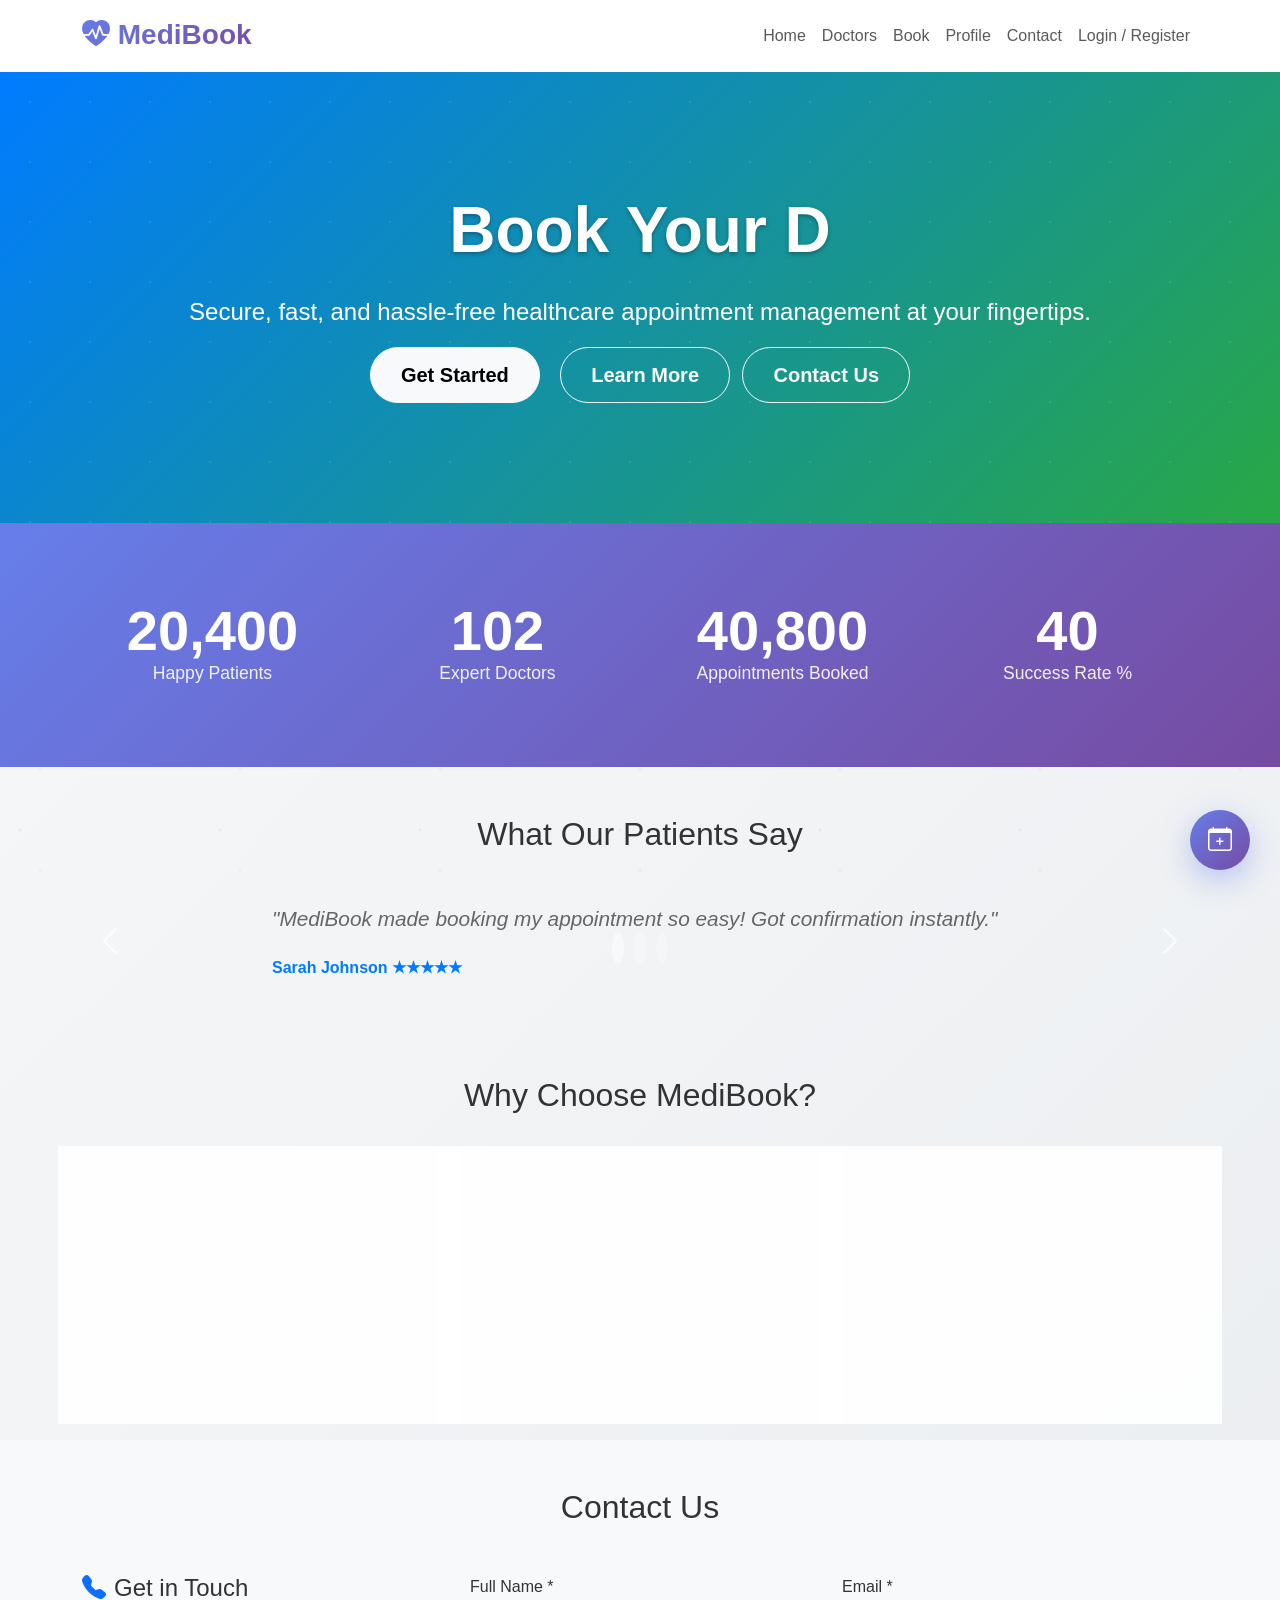
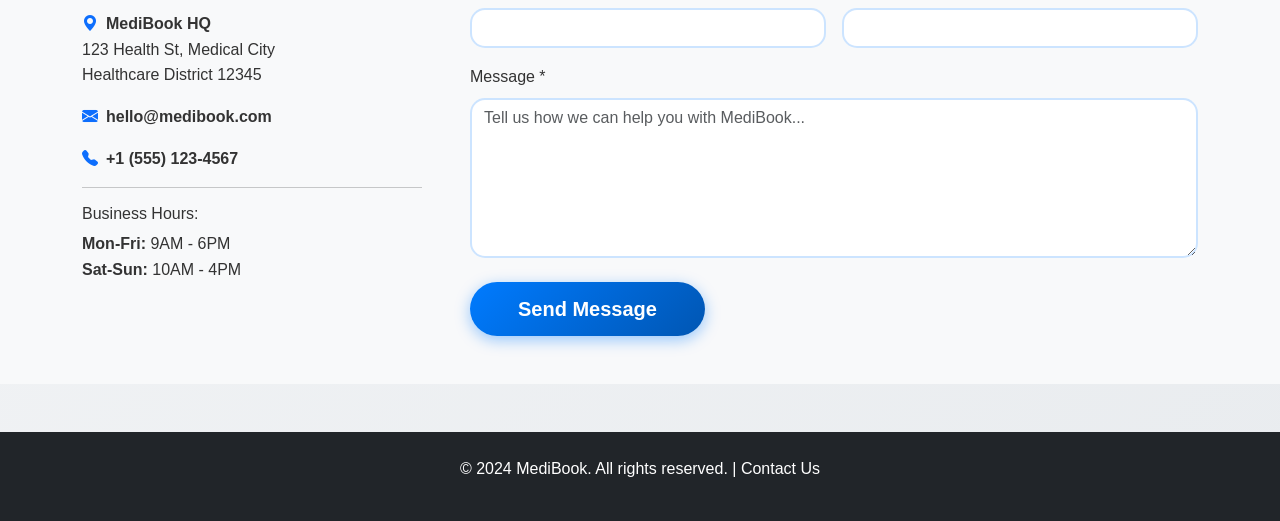
==== index.html @ 52315693 "Add files via upload" ====
<!DOCTYPE html>
<html lang="en">
<head>
  <meta charset="UTF-8">
  <meta name="viewport" content="width=device-width, initial-scale=1.0">
  <title>MediBook - Healthcare Appointment Management</title>
  <!-- Bootstrap 5 CDN -->
  <link href="https://cdn.jsdelivr.net/npm/bootstrap@5.3.3/dist/css/bootstrap.min.css" rel="stylesheet">
<link href="styles-enhanced.css" rel="stylesheet">
  <link href="https://cdn.jsdelivr.net/npm/bootstrap-icons@1.11.3/font/bootstrap-icons.css" rel="stylesheet">
</head>
<body>
  <!-- Navbar -->
  <nav class="navbar navbar-expand-lg navbar-light">
    <div class="container">
      <a class="navbar-brand fw-bold fs-3" href="index.html">
        <i class="bi bi-heart-pulse-fill text-primary"></i> MediBook
      </a>
      <button class="navbar-toggler" type="button" data-bs-toggle="collapse" data-bs-target="#navbarNav">
        <span class="navbar-toggler-icon"></span>
      </button>
      <div class="collapse navbar-collapse" id="navbarNav">
        <ul class="navbar-nav ms-auto">
<li class="nav-item"><a class="nav-link" href="index.html">Home</a></li>
          <li class="nav-item"><a class="nav-link" href="doctors.html">Doctors</a></li>
          <li class="nav-item"><a class="nav-link" href="book.html">Book</a></li>
          <li class="nav-item"><a class="nav-link" href="profile.html">Profile</a></li>
          <li class="nav-item"><a class="nav-link" href="#contact">Contact</a></li>
          <li class="nav-item" id="navUser" style="display: none;">
            <a class="nav-link" href="#" onclick="logoutUser()">Logout</a>
          </li>
          <li class="nav-item" id="navLogin">
            <a class="nav-link" href="login.html">Login / Register</a>
          </li>
        </ul>
      </div>
    </div>
  </nav>

  <!-- Hero Section -->
  <section class="hero">
    <div class="container">
      <h1>Book Your Doctor Appointments Easily</h1>
      <p class="lead fs-4">Secure, fast, and hassle-free healthcare appointment management at your fingertips.</p>
      <a href="login.html" class="btn btn-light btn-lg me-3">Get Started</a>
      <a href="#features" class="btn btn-outline-light btn-lg">Learn More</a>
      <a href="#contact" class="btn btn-outline-light btn-lg ms-2">Contact Us</a>
    </div>
  </section>

  <!-- Stats Section -->
  <section class="stats-section reveal">
    <div class="container">
      <div class="row g-4">
        <div class="col-md-3 col-sm-6 stat-item reveal">
          <span class="stat-number" data-target="50000">0</span>
          <span class="stat-label">Happy Patients</span>
        </div>
        <div class="col-md-3 col-sm-6 stat-item reveal">
          <span class="stat-number" data-target="250">0</span>
          <span class="stat-label">Expert Doctors</span>
        </div>
        <div class="col-md-3 col-sm-6 stat-item reveal">
          <span class="stat-number" data-target="100000">0</span>
          <span class="stat-label">Appointments Booked</span>
        </div>
        <div class="col-md-3 col-sm-6 stat-item reveal">
          <span class="stat-number" data-target="99">0</span>
          <span class="stat-label">Success Rate %</span>
        </div>
      </div>
    </div>
  </section>

  <!-- Testimonials Carousel -->
  <section class="py-5 reveal">
    <div class="container">
      <h2 class="text-center mb-5">What Our Patients Say</h2>
      <div id="testimonialCarousel" class="carousel slide" data-bs-ride="carousel">
        <div class="carousel-inner">
          <div class="carousel-item active">
            <div class="row justify-content-center">
              <div class="col-lg-8">
                <blockquote class="testimonial-text">"MediBook made booking my appointment so easy! Got confirmation instantly."</blockquote>
                <div class="testimonial-author">Sarah Johnson ★★★★★</div>
              </div>
            </div>
          </div>
          <div class="carousel-item">
            <div class="row justify-content-center">
              <div class="col-lg-8">
                <blockquote class="testimonial-text">"Excellent doctors and smooth experience. Highly recommended!"</blockquote>
                <div class="testimonial-author">Dr. Michael Chen ★★★★★</div>
              </div>
            </div>
          </div>
          <div class="carousel-item">
            <div class="row justify-content-center">
              <div class="col-lg-8">
                <blockquote class="testimonial-text">"The best healthcare app I've used. Secure and user-friendly."</blockquote>
                <div class="testimonial-author">Emily Davis ★★★★★</div>
              </div>
            </div>
          </div>
        </div>
        <button class="carousel-control-prev" type="button" data-bs-target="#testimonialCarousel" data-bs-slide="prev">
          <span class="carousel-control-prev-icon"></span>
        </button>
        <button class="carousel-control-next" type="button" data-bs-target="#testimonialCarousel" data-bs-slide="next">
          <span class="carousel-control-next-icon"></span>
        </button>
        <div class="carousel-indicators">
          <button type="button" data-bs-target="#testimonialCarousel" data-bs-slide-to="0" class="active"></button>
          <button type="button" data-bs-target="#testimonialCarousel" data-bs-slide-to="1"></button>
          <button type="button" data-bs-target="#testimonialCarousel" data-bs-slide-to="2"></button>
        </div>
      </div>
    </div>
  </section>

  <!-- Features -->
  <section id="features" class="py-5">
    <div class="container">
      <h2 class="text-center mb-5 reveal">Why Choose MediBook?</h2>
      <div class="row g-4">
        <div class="col-md-4 reveal">
          <div class="card h-100 text-center p-4">
            <i class="bi bi-calendar-check fs-1 text-primary mb-3"></i>
            <h5>Easy Booking</h5>
            <p>Select department, doctor, date & time in seconds.</p>
          </div>
        </div>
        <div class="col-md-4 reveal">
          <div class="card h-100 text-center p-4">
            <i class="bi bi-shield-check fs-1 text-success mb-3"></i>
            <h5>Secure & Private</h5>
            <p>Your data stays local and secure on your device.</p>
          </div>
        </div>
        <div class="col-md-4 reveal">
          <div class="card h-100 text-center p-4">
            <i class="bi bi-phone fs-1 text-secondary mb-3"></i>
            <h5>Mobile Ready</h5>
            <p>Responsive on all devices.</p>
          </div>
        </div>
      </div>
    </div>
  </section>

  <!-- Contact Us Section -->
  <section id="contact" class="py-5 bg-light">
    <div class="container">
      <h2 class="text-center mb-5">Contact Us</h2>
      <div class="row g-5">
        <!-- Contact Info -->
        <div class="col-lg-4">
          <div class="text-center text-lg-start">
            <h4><i class="bi bi-telephone-fill text-primary me-2"></i>Get in Touch</h4>
            <p><i class="bi bi-geo-alt-fill me-2 text-primary"></i><strong>MediBook HQ</strong><br>123 Health St, Medical City<br>Healthcare District 12345</p>
            <p><i class="bi bi-envelope-fill me-2 text-primary"></i><strong>hello@medibook.com</strong></p>
            <p><i class="bi bi-telephone-fill me-2 text-primary"></i><strong>+1 (555) 123-4567</strong></p>
            <hr>
            <h6>Business Hours:</h6>
            <p><strong>Mon-Fri:</strong> 9AM - 6PM<br><strong>Sat-Sun:</strong> 10AM - 4PM</p>
          </div>
        </div>
        <!-- Contact Form -->
        <div class="col-lg-8">
          <form id="contactForm">
            <div class="row g-3">
              <div class="col-md-6">
                <label for="contactName" class="form-label">Full Name *</label>
                <input type="text" class="form-control" id="contactName" required>
              </div>
              <div class="col-md-6">
                <label for="contactEmail" class="form-label">Email *</label>
                <input type="email" class="form-control" id="contactEmail" required>
              </div>
            </div>
            <div class="mb-4 mt-3">
              <label for="contactMessage" class="form-label">Message *</label>
              <textarea class="form-control" id="contactMessage" rows="6" required placeholder="Tell us how we can help you with MediBook..."></textarea>
            </div>
            <button type="submit" class="btn btn-primary btn-lg px-5">Send Message</button>
          </form>
        </div>
      </div>
    </div>
  </section>

  <!-- Footer -->
  <footer class="bg-dark text-white py-4 mt-5">
    <div class="container text-center">
      <p>&copy; 2024 MediBook. All rights reserved. | <a href="#contact" class="text-white text-decoration-none">Contact Us</a></p>
    </div>
  </footer>

  <!-- Bootstrap JS & Custom Script -->
  <script src="https://cdn.jsdelivr.net/npm/bootstrap@5.3.3/dist/js/bootstrap.bundle.min.js"></script>

<script src="script.js"></script>
  <script>
    // Page-specific enhancements
    document.addEventListener('DOMContentLoaded', () => {
      // Typed headline effect
      const headline = document.querySelector('.hero h1');
      if (headline) {
        const text = headline.textContent;
        headline.textContent = '';
        let i = 0;
        const type = () => {
          if (i < text.length) {
            headline.textContent += text.charAt(i);
            i++;
            setTimeout(type, 100);
          }
        };
        setTimeout(type, 500);
      }

      // Add reveal classes
      const reveals = document.querySelectorAll('.reveal');
      
      const revealOnScroll = () => {
        reveals.forEach(reveal => {
          const windowHeight = window.innerHeight;
          const revealTop = reveal.getBoundingClientRect().top;
          const revealPoint = 150;
          
          if (revealTop < windowHeight - revealPoint) {
            reveal.classList.add('active');
          }
        });
      };
      
      window.addEventListener('scroll', revealOnScroll);
      revealOnScroll(); // Initial check

      // Floating CTA
      const floatingCta = document.createElement('button');
      floatingCta.className = 'floating-cta';
      floatingCta.innerHTML = '<i class="bi bi-calendar-plus"></i>';
      floatingCta.onclick = () => window.location.href = 'book.html';
      document.body.appendChild(floatingCta);
    });
  </script>
</body>
</html>
---- styles-enhanced.css ----
/* Enhanced MediBook Styles - Interactive & Attractive */
:root {
  --primary-color: #007bff;
  --secondary-color: #28a745;
  --danger-color: #dc3545;
  --light-bg: #f8f9fa;
  --white: #ffffff;
  --shadow: 0 0.5rem 1rem rgba(0, 0, 0, 0.15);
  --glass-bg: rgba(255, 255, 255, 0.25);
  --glass-border: rgba(255, 255, 255, 0.18);
  --gradient-primary: linear-gradient(135deg, #667eea 0%, #764ba2 100%);
  --gradient-hero: linear-gradient(135deg, var(--primary-color), var(--secondary-color));
}

/* Base */
* { box-sizing: border-box; }
body {
  font-family: 'Segoe UI', Tahoma, Geneva, Verdana, sans-serif;
  line-height: 1.6;
  color: #333;
  background: linear-gradient(135deg, var(--light-bg) 0%, #e9ecef 100%);
  overflow-x: hidden;
  position: relative;
}

/* Particles Background */
body::before {
  content: '';
  position: fixed;
  top: 0;
  left: 0;
  width: 100%;
  height: 100%;
  background-image: 
    radial-gradient(2px 2px at 20px 30px, #007bff, transparent),
    radial-gradient(2px 2px at 40px 70px, rgba(0,123,255,0.8), transparent),
    radial-gradient(1px 1px at 90px 40px, #28a745, transparent),
    radial-gradient(1px 1px at 130px 80px, rgba(40,167,69,0.6), transparent);
  background-repeat: repeat;
  background-size: 200px 100px;
  animation: particles 20s linear infinite;
  pointer-events: none;
  z-index: -1;
  opacity: 0.1;
}

@keyframes particles {
  0% { transform: translateY(0) rotate(0deg); }
  100% { transform: translateY(-100px) rotate(360deg); }
}

/* Navbar */
.navbar {
  box-shadow: var(--shadow);
  background: rgba(255, 255, 255, 0.95) !important;
  backdrop-filter: blur(10px);
  border-bottom: 1px solid var(--glass-border);
}

.navbar-brand {
  background: var(--gradient-primary);
  -webkit-background-clip: text;
  -webkit-text-fill-color: transparent;
  background-clip: text;
  font-weight: 800;
  transition: all 0.3s ease;
}

.navbar-brand:hover { transform: scale(1.05); }

/* Hero Enhancements */
.hero {
  background: var(--gradient-hero), 
              radial-gradient(circle at 20% 80%, rgba(120,119,198,0.3) 0%, transparent 50%),
              radial-gradient(circle at 80% 20%, rgba(255,119,198,0.3) 0%, transparent 50%);
  color: var(--white);
  padding: 120px 0;
  text-align: center;
  position: relative;
  overflow: hidden;
}

.hero::before {
  content: '';
  position: absolute;
  top: 0;
  left: 0;
  right: 0;
  bottom: 0;
  background: url("data:image/svg+xml,%3Csvg width='60' height='60' viewBox='0 0 60 60' xmlns='http://www.w3.org/2000/svg'%3E%3Cg fill='none' fill-rule='evenodd'%3E%3Cg fill='%23ffffff' fill-opacity='0.1'%3E%3Ccircle cx='30' cy='30' r='1'/%3E%3C/g%3E%3C/g%3E%3C/svg%3E");
  animation: float 6s ease-in-out infinite;
}

@keyframes float {
  0%, 100% { transform: translateY(0px); }
  50% { transform: translateY(-20px); }
}

.hero h1 {
  font-size: 4rem;
  font-weight: 800;
  margin-bottom: 1.5rem;
  text-shadow: 0 2px 4px rgba(0,0,0,0.3);
  animation: fadeInUp 1s ease-out;
}

.hero .lead {
  font-size: 1.4rem;
  opacity: 0.95;
  animation: fadeInUp 1s ease-out 0.2s both;
}

@keyframes fadeInUp {
  from { opacity: 0; transform: translateY(30px); }
  to { opacity: 1; transform: translateY(0); }
}

/* Cards & Hovers */
.card {
  box-shadow: var(--shadow);
  border: none;
  border-radius: 20px;
  transition: all 0.4s cubic-bezier(0.175, 0.885, 0.32, 1.275);
  overflow: hidden;
  backdrop-filter: blur(10px);
  background: rgba(255, 255, 255, 0.9);
  border: 1px solid var(--glass-border);
}

.card:hover {
  transform: translateY(-12px) scale(1.02);
  box-shadow: 0 25px 50px rgba(0,0,0,0.2);
}

.doctor-card {
  border-radius: 25px;
}

.doctor-card:hover {
  transform: translateY(-15px) scale(1.03) !important;
  box-shadow: 0 30px 60px rgba(0,123,255,0.3) !important;
}

.doctor-card .avatar {
  transition: all 0.3s ease;
  box-shadow: var(--shadow);
}

.doctor-card:hover .avatar {
  transform: scale(1.1) rotate(5deg);
  box-shadow: 0 0 30px rgba(0,123,255,0.5);
}

/* Buttons */
.btn {
  border-radius: 50px;
  padding: 12px 30px;
  font-weight: 600;
  transition: all 0.3s ease;
  position: relative;
  overflow: hidden;
}

.btn::before {
  content: '';
  position: absolute;
  top: 0;
  left: -100%;
  width: 100%;
  height: 100%;
  background: linear-gradient(90deg, transparent, rgba(255,255,255,0.3), transparent);
  transition: left 0.5s;
}

.btn:hover::before { left: 100%; }

.btn-primary {
  background: linear-gradient(135deg, var(--primary-color), #0056b3);
  border: none;
  box-shadow: 0 4px 15px rgba(0,123,255,0.4);
}

.btn-primary:hover {
  transform: translateY(-3px);
  box-shadow: 0 8px 25px rgba(0,123,255,0.6);
}

.btn-success {
  background: linear-gradient(135deg, var(--secondary-color), #1e7e34);
  border: none;
  box-shadow: 0 4px 15px rgba(40,167,69,0.4);
}

/* Scroll Reveal */
.reveal {
  opacity: 0;
  transform: translateY(50px);
  transition: all 0.8s cubic-bezier(0.25, 0.46, 0.45, 0.94);
}

.reveal.active {
  opacity: 1;
  transform: translateY(0);
}

/* Stats Counters */
.stats-section {
  background: var(--gradient-primary);
  color: white;
  padding: 80px 0;
}

.stat-item {
  text-align: center;
}

.stat-number {
  font-size: 3.5rem;
  font-weight: 800;
  line-height: 1;
  display: block;
}

.stat-label {
  font-size: 1.1rem;
  opacity: 0.9;
  margin-top: 0.5rem;
}

/* Testimonials Carousel */
.testimonial-carousel .carousel-item {
  padding: 40px;
  text-align: center;
}

.testimonial-text {
  font-style: italic;
  font-size: 1.3rem;
  margin-bottom: 20px;
  color: #666;
}

.testimonial-author {
  font-weight: 600;
  color: var(--primary-color);
}

/* Forms */
.form-control {
  border-radius: 15px;
  border: 2px solid #e9ecef;
  transition: all 0.3s ease;
  background: rgba(255,255,255,0.8);
}

.form-control:focus {
  border-color: var(--primary-color);
  box-shadow: 0 0 0 0.25rem rgba(0,123,255,0.15), 0 4px 20px rgba(0,123,255,0.1);
  transform: translateY(-2px);
  background: white;
}

.form-select:focus { border-color: var(--primary-color); }

/* Loading Spinner */
.spinner {
  width: 40px;
  height: 40px;
  border: 4px solid #f3f3f3;
  border-top: 4px solid var(--primary-color);
  border-radius: 50%;
  animation: spin 1s linear infinite;
}

@keyframes spin {
  0% { transform: rotate(0deg); }
  100% { transform: rotate(360deg); }
}

/* Modal Enhancements */
.modal-content {
  border: none;
  border-radius: 25px;
  box-shadow: 0 25px 50px rgba(0,0,0,0.2);
  backdrop-filter: blur(20px);
  background: rgba(255,255,255,0.95);
}

.modal-header {
  background: var(--gradient-primary);
  border-radius: 25px 25px 0 0 !important;
  color: white;
}

/* Badges */
.badge-pending { background: linear-gradient(135deg, #ffc107, #ffed4a); color: #000; }
.badge-confirmed { background: linear-gradient(135deg, var(--secondary-color), #20c997); }
.badge-cancelled { background: linear-gradient(135deg, var(--danger-color), #c82333); }

/* Floating CTA */
.floating-cta {
  position: fixed;
  bottom: 30px;
  right: 30px;
  width: 60px;
  height: 60px;
  border-radius: 50%;
  background: var(--gradient-primary);
  color: white;
  border: none;
  box-shadow: 0 10px 30px rgba(102,126,234,0.4);
  font-size: 1.5rem;
  z-index: 1050;
  transition: all 0.3s ease;
  animation: pulse 2s infinite;
}

@keyframes pulse {
  0% { box-shadow: 0 0 0 0 rgba(102,126,234,0.7); }
  70% { box-shadow: 0 0 0 20px rgba(102,126,234,0); }
  100% { box-shadow: 0 0 0 0 rgba(102,126,234,0); }
}

.floating-cta:hover { transform: scale(1.1); }

/* Carousel Indicators & Controls */
.carousel-indicators [data-bs-target] {
  width: 12px;
  height: 12px;
  border-radius: 50%;
  margin: 0 5px;
  background: rgba(255,255,255,0.5);
  transition: all 0.3s ease;
}

.carousel-control-prev, .carousel-control-next {
  width: 5%;
  opacity: 0.8;
}

/* Contact Form Enhancements */
#contact form .form-control {
  background: rgba(255,255,255,0.95);
  border: 2px solid rgba(0,123,255,0.2);
}

#contact .btn-primary:hover {
  transform: translateY(-3px) scale(1.05);
}

/* Responsive */
@media (max-width: 768px) {
  .hero h1 { font-size: 2.8rem; }
  .stat-number { font-size: 2.5rem; }
  .floating-cta { bottom: 20px; right: 20px; width: 50px; height: 50px; }
}

@media (max-width: 576px) {
  .hero { padding: 80px 0; }
  .hero h1 { font-size: 2.2rem; }
}

/* Table Enhancements */
.table { border-radius: 15px; overflow: hidden; }
.table-hover tbody tr:hover { background-color: rgba(0,123,255,0.05); transform: scale(1.01); }
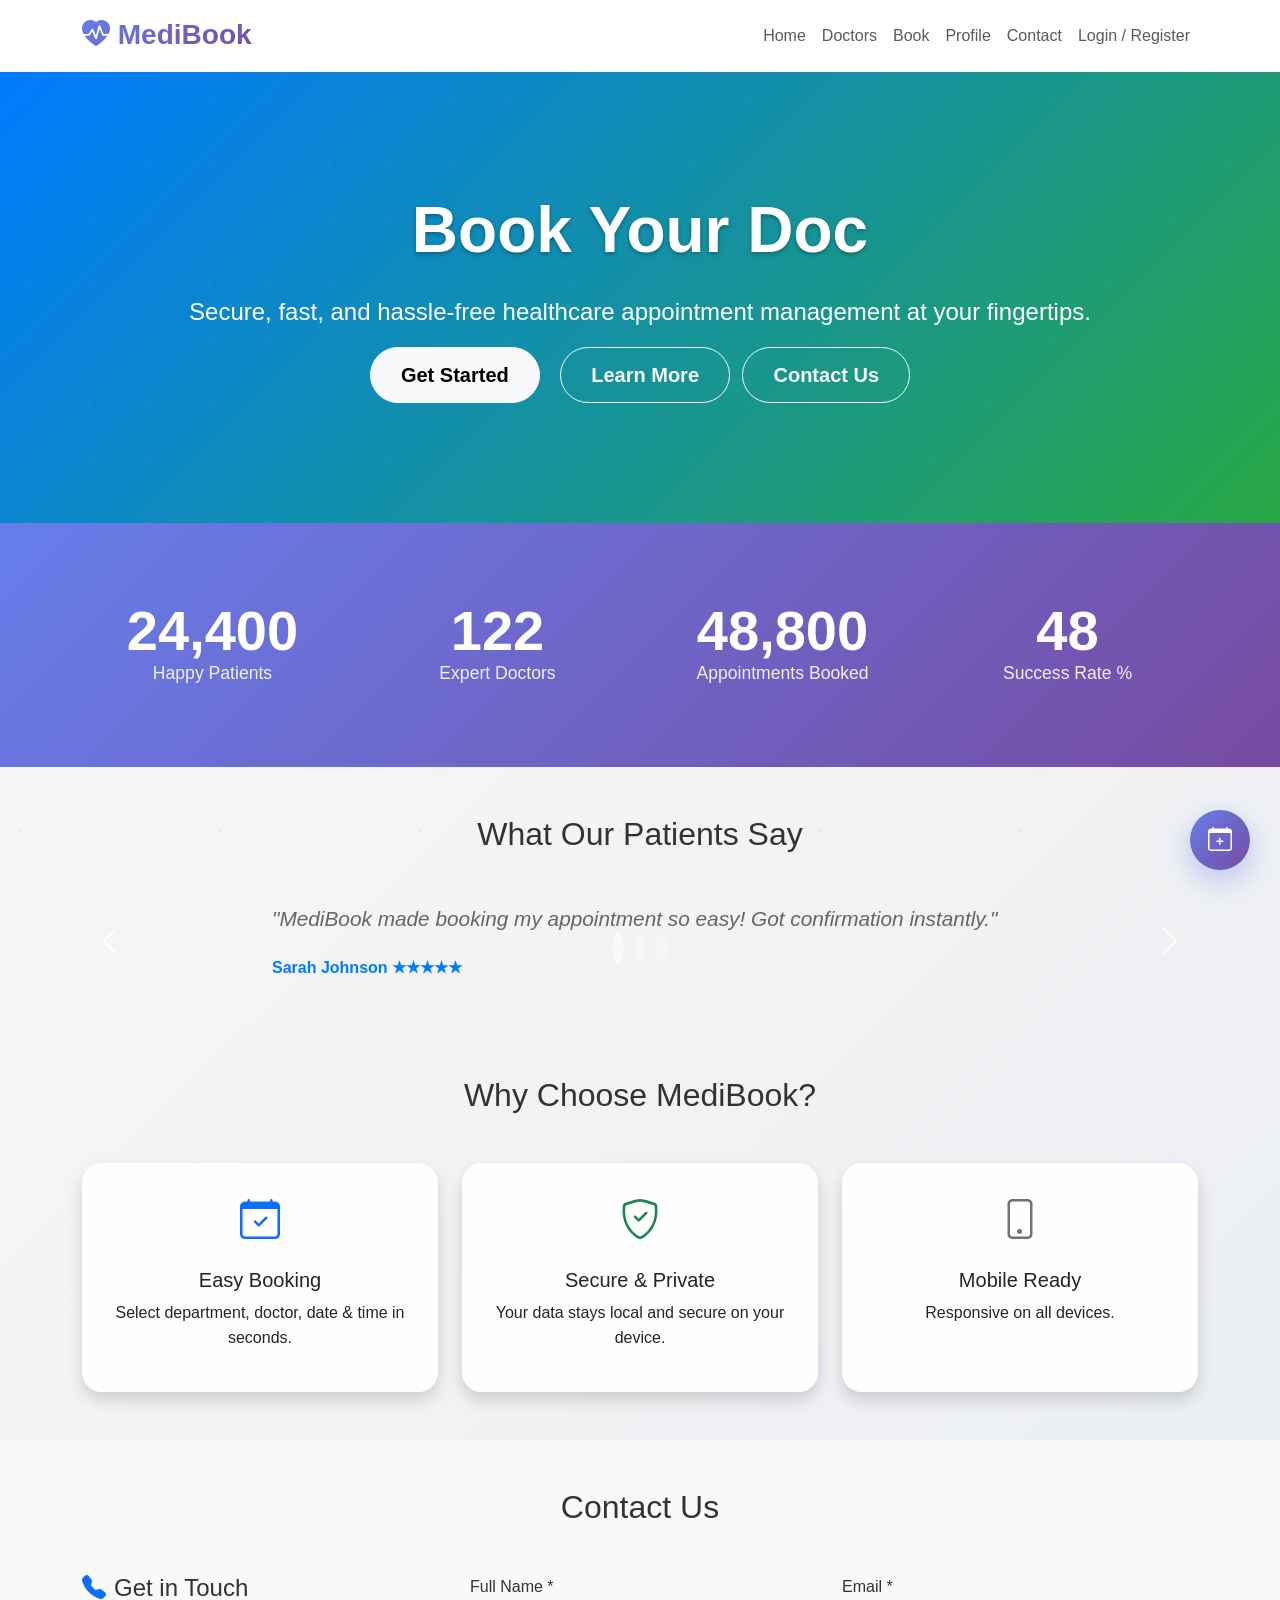
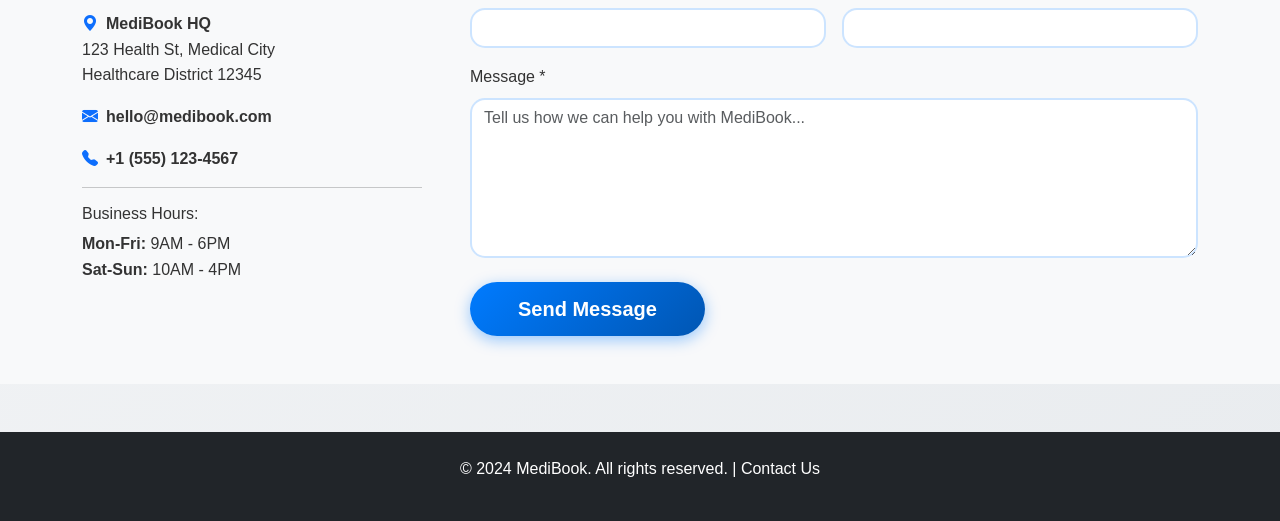
==== commit b1d0f538: "Update index.html" ====
--- a/index.html
+++ b/index.html
@@ -247,3 +247,4 @@
   </script>
 </body>
 </html>
+
